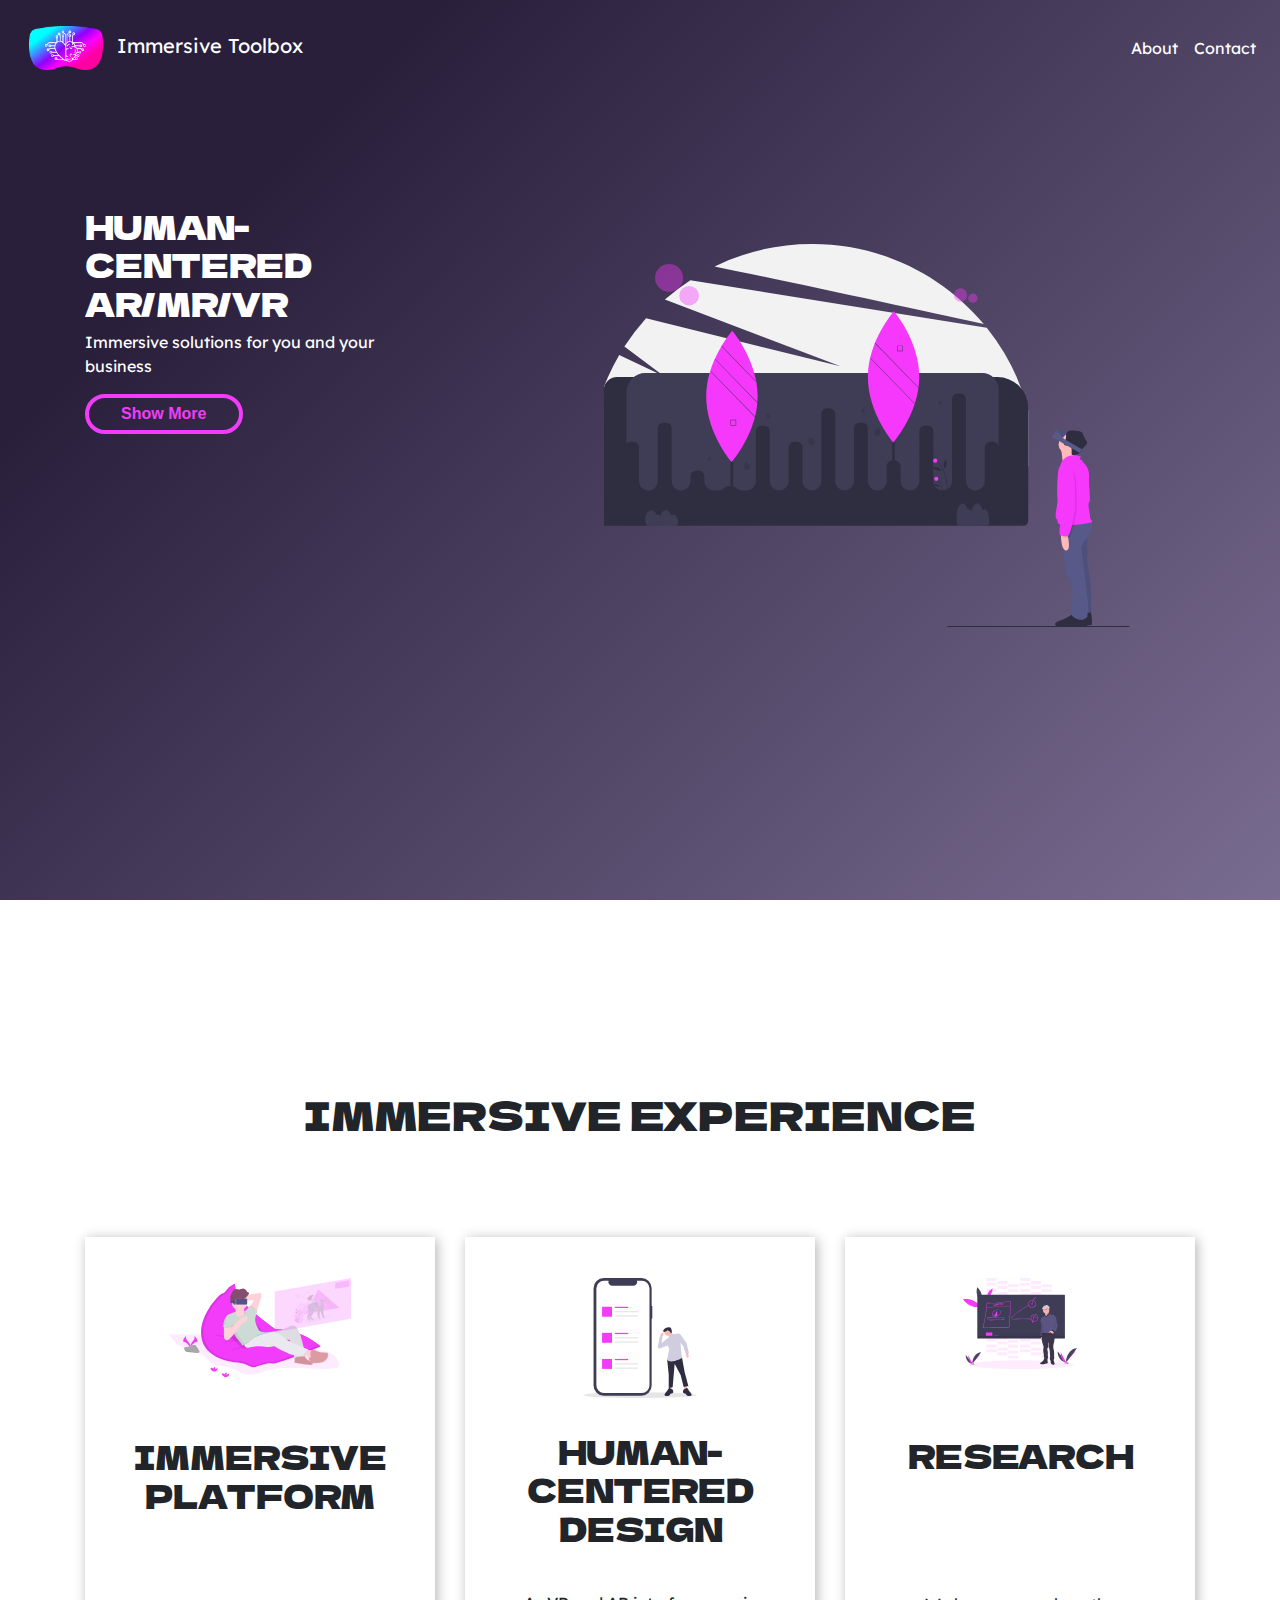
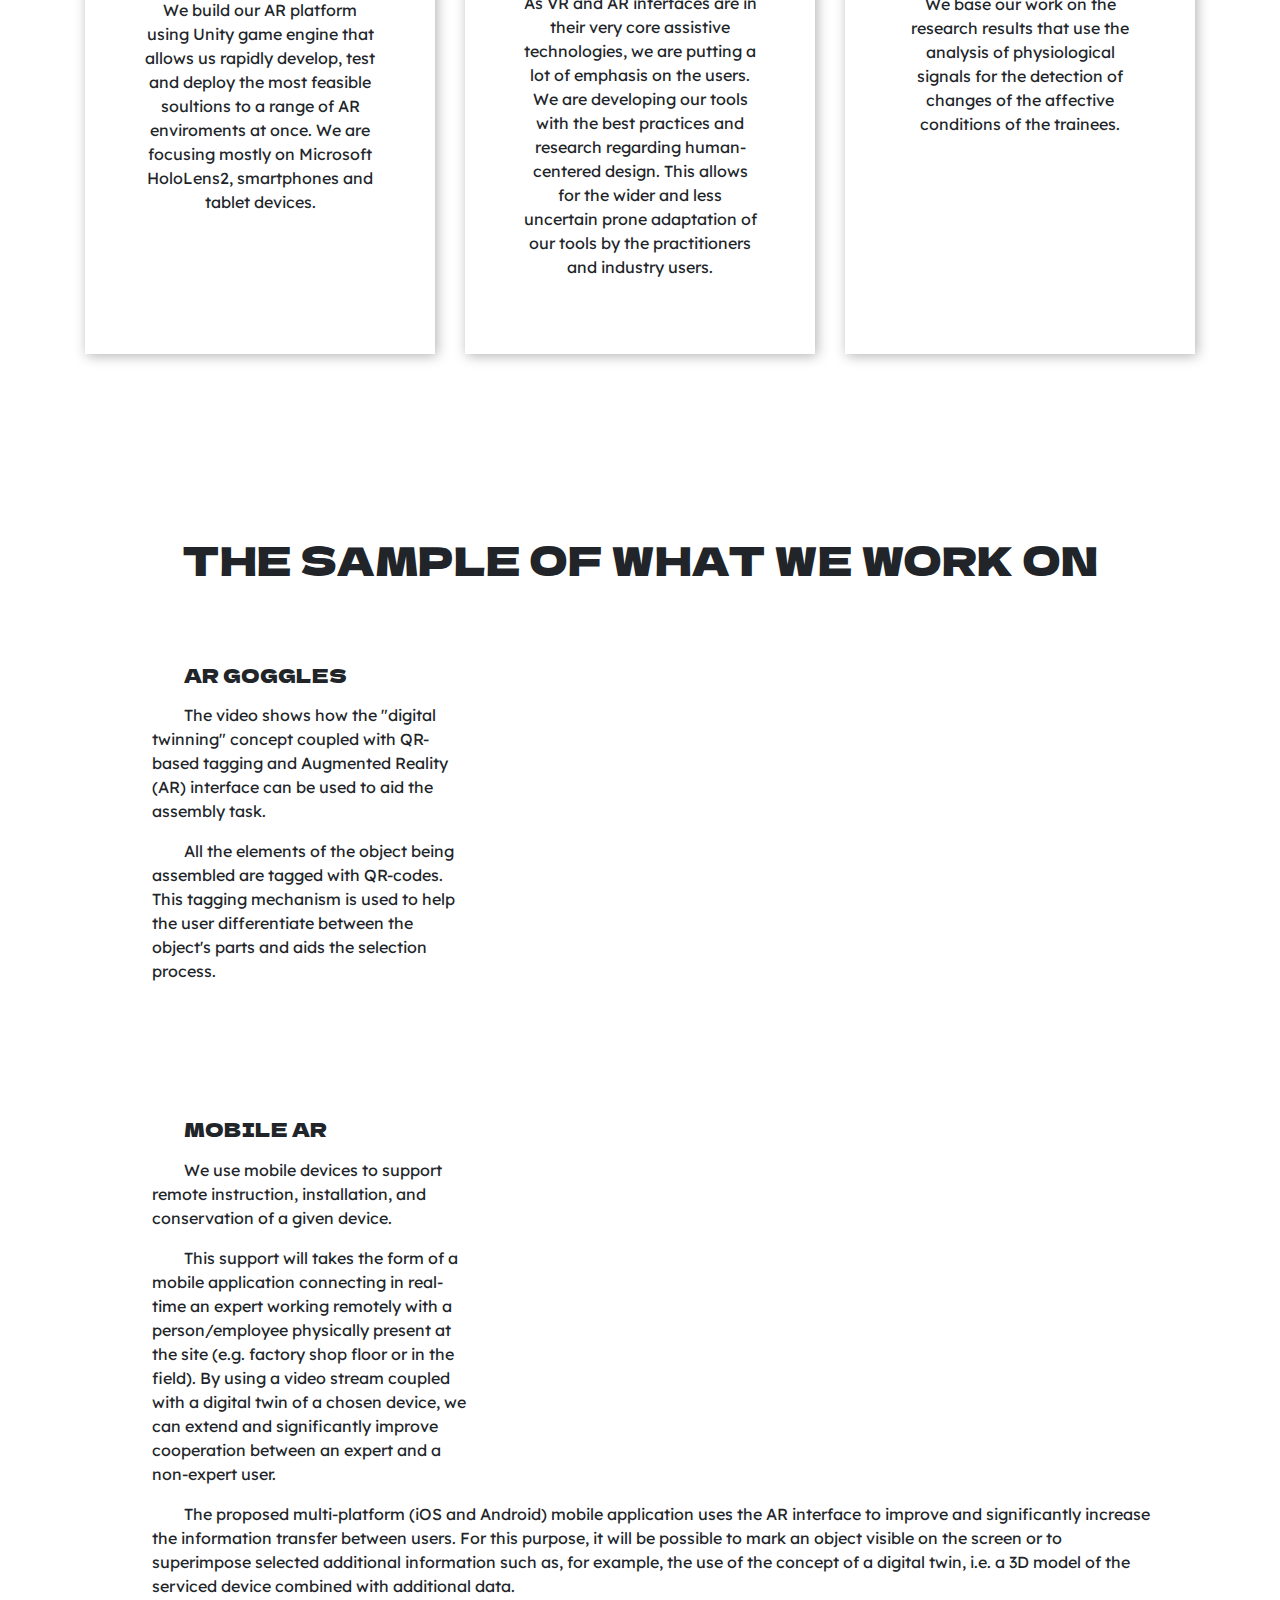
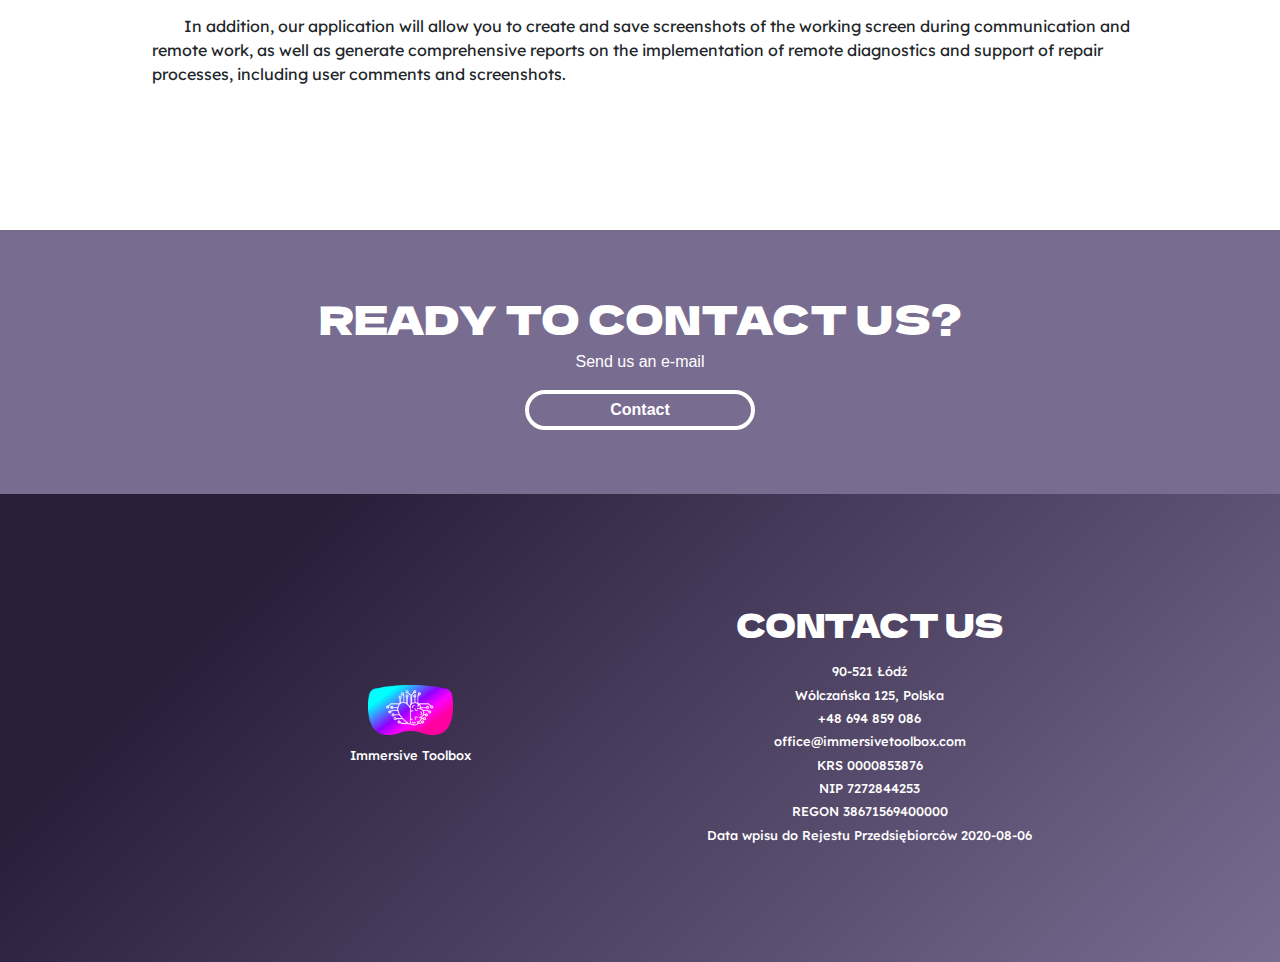
==== index.html @ 0addb745 "initial commit" ====
<!DOCTYPE html>
<html lang="en" dir="ltr">
  <head>
    <meta charset="utf-8">
    <meta name="viewport" content="width=device-width, initial-scale=1">
    <title>Immersive Toolbox | HUMAN-CENTERED AR/MR/VR</title>
    <link rel="stylesheet" type="text/css" href="style/style.css">
    <link rel="icon" type="image/png" sizes="16x16"  href="img\favicon-16x16.png">
    <meta name="msapplication-TileColor" content="#ffffff">
    <meta name="theme-color" content="#ffffff">
    <link href="https://maxcdn.bootstrapcdn.com/bootstrap/4.0.0-alpha.6/css/bootstrap.min.css" rel="stylesheet" />
    <script src="https://code.jquery.com/jquery-3.2.1.slim.min.js" integrity="sha384-KJ3o2DKtIkvYIK3UENzmM7KCkRr/rE9/Qpg6aAZGJwFDMVNA/GpGFF93hXpG5KkN" crossorigin="anonymous"></script>
    <script src="https://cdnjs.cloudflare.com/ajax/libs/popper.js/1.12.9/umd/popper.min.js" integrity="sha384-ApNbgh9B+Y1QKtv3Rn7W3mgPxhU9K/ScQsAP7hUibX39j7fakFPskvXusvfa0b4Q" crossorigin="anonymous"></script>
    <script src="https://maxcdn.bootstrapcdn.com/bootstrap/4.0.0/js/bootstrap.min.js" integrity="sha384-JZR6Spejh4U02d8jOt6vLEHfe/JQGiRRSQQxSfFWpi1MquVdAyjUar5+76PVCmYl" crossorigin="anonymous"></script>
    <link rel="preconnect" href="https://fonts.gstatic.com">
    <link href="https://fonts.googleapis.com/css2?family=Dela+Gothic+One&family=Lexend:wght@500&display=swap" rel="stylesheet">
    <link rel="stylesheet" href="https://maxcdn.bootstrapcdn.com/bootstrap/4.0.0/css/bootstrap.min.css" integrity="sha384-Gn5384xqQ1aoWXA+058RXPxPg6fy4IWvTNh0E263XmFcJlSAwiGgFAW/dAiS6JXm" crossorigin="anonymous">
  </head>
  <body>
    <header>

      <!-- NAVBAR -->
  <nav class="navbar navbar-expand-lg  navbar-dark ml-auto">
    <a class="navbar-brand" href="#"><img class="logo-img" src="img\icon_imtoolbox.png" alt="LOGO">Immersive Toolbox</a>
    <button class="navbar-toggler ml-auto" type="button" data-toggle="collapse" data-target="#navbarSupportedContent" aria-controls="navbarSupportedContent" aria-expanded="false" aria-label="Toggle navigation">
      <span class="navbar-toggler-icon"></span>
    </button>

    <div class="collapse navbar-collapse" id="navbarSupportedContent">
      <ul class="navbar-nav ml-auto justify-content-end">
        <li class="nav-item active">
          <a class="nav-link" href="#about">About<span class="sr-only"></span></a>
        </li>
        <li class="nav-item">
          <a class="nav-link" href="contact.html#contact">Contact</a>
        </li>
      </ul>
    </div>
  </nav>

<div class="container">
  <div class="row header-row">
    <div class="col-lg-4 col-md-12 ">
      <div class="text-header-column">
        <h1>HUMAN-CENTERED AR/MR/VR</h1>
        <p>Immersive solutions for you and your business</p>
        <a href="#about"><button type="button" class="more-info-btn" name="button">Show More</button></a>
      </div>
    </div>
    <div class="col-lg-8 col-md-12">
      <div class="img-header-column">
          <img src="img\undraw_augmented_reality_heuy.svg" alt="ar-img">
      </div>
    </div>
  </div>
  </div>
</header>






<section id="about" class="about">
  <br>
  <h1 class="immersive-experience">IMMERSIVE EXPERIENCE</h1>
  <div class="container experience-container">
    <div class="row row-eq-height  row-flex">
      <div class="col-lg-4 col-md-12 col-sm-12">
        <div class="about-columns immersive-platform">
          <img src="img\undraw_virtual_reality_y5ig.svg" alt="vr-img">
          <h2>IMMERSIVE PLATFORM</h2>
          <p>We build our AR platform using Unity game engine that allows us rapidly develop,
             test and deploy the most feasible soultions to a range of AR enviroments at once. We are focusing mostly on Microsoft HoloLens2,
           smartphones and tablet devices. </p>
        </div>
      </div>
      <div class="col-lg-4 col-md-12 col-sm-12">
        <div class="about-columns ">
          <img src="img\undraw_modern_design_v3wv.svg" alt="design-img">
          <h2>HUMAN-CENTERED DESIGN</h2>
          <p>As VR and AR interfaces are in their very core assistive technologies, we are putting a lot of emphasis on the users.
             We are developing our tools with the best practices and research regarding human-centered design.
            This allows for the wider and less uncertain prone adaptation of our tools by the practitioners and industry users.</p>
        </div>
      </div>
      <div class="col-lg-4 col-md-12 col-sm-12">
        <div class="about-columns research">
          <img src="img\undraw_teaching_f1cm.svg" alt="research-img">
          <h2>RESEARCH</h2>
          <p>We base our work on the research results that use the analysis of physiological signals
               for the detection of changes of the affective conditions of the trainees.</p>
        </div>
      </div>
    </div>
  </div>
</section>
<section class="our-project">
  <br>
  <h1 class="immersive-experience">THE SAMPLE OF WHAT WE WORK ON</h1>
  <div class="container video-container">
    <div class="row videos-row">
      <div class="col-lg-4 col-md-12 col-sm-12 col-xs-12 video-description">
          <h2>AR GOGGLES</h2>
          <p>The video shows how the "digital twinning" concept coupled with QR-based tagging and Augmented Reality (AR) interface can be used to aid the assembly task.  </p>
          <p>All the elements of the object being assembled are tagged with QR-codes. This tagging mechanism is used to help the user differentiate between the object's parts and aids the selection process.</p>
      </div>
      <div class="col-lg-8 col-md-12 col-sm-12 col-xs-12 yt-video-project">
        <div class="video-container">
          <iframe width="560" height="315" src="https://www.youtube.com/embed/2W3gtv_FznE" title="YouTube video player" frameborder="0" allow="accelerometer; autoplay; clipboard-write; encrypted-media; gyroscope; picture-in-picture" allowfullscreen></iframe>
        </div>
      </div>
    </div>
  </div>
  <div class="container">
    <div class="row videos-row">
      <div class="col-lg-4 col-md-12 col-sm-12 col-xs-12 video-description">
          <h2>Mobile AR</h2>
          <p>We use mobile devices to support remote instruction, installation, and conservation of a given device.</p>
          <p>This support will takes the form of a mobile application connecting in real-time an expert working remotely with a person/employee physically present at the site (e.g. factory shop floor or in the field). By using a video stream coupled with a digital twin of a chosen device, we can extend and significantly improve cooperation between an expert and a non-expert user.</p>
      </div>
      <div class="col-lg-8 col-md-12 col-sm-12 col-xs-12 yt-video-project">
        <div class="video-container">
          <iframe width="560" height="315" src="https://www.youtube.com/embed/TprvKPtTz-o" title="YouTube video player" frameborder="0" allow="accelerometer; autoplay; clipboard-write; encrypted-media; gyroscope; picture-in-picture" allowfullscreen></iframe>
        </div>
      </div>
      <div class="col-lg-12 video-description  videos-row">
        <p class="video-two-description">The proposed multi-platform (iOS and Android) mobile application uses the AR interface to improve and significantly increase the information transfer between users. For this purpose, it will be possible to mark an object visible on the screen or to superimpose selected additional information such as, for example, the use of the concept of a digital twin, i.e. a 3D model of the serviced device combined with additional data.</p>
        <p>In addition, our application will allow you to create and save screenshots of the working screen during communication and remote work, as well as generate comprehensive reports on the implementation of remote diagnostics and support of repair processes, including user comments and screenshots.</p>
      </div>
    </div>
  </div>
</section>


<section class="contact-section">
  <h1>READY TO CONTACT US?</h1>
  <p>Send us an e-mail</p>
  <a href="contact.html#contact"><button type="button" class="contact-btn" name="button">Contact</button></a>
  
</section>


<footer>
  <div class="container">
    <div class="row footer-row">
      <div class="col-md-6 col-sm-12 footer-logo">
        <img src="img\icon_imtoolbox.png" alt="logo-immersive-toolbox">
        <h4>Immersive Toolbox</h4>
      </div>
      <div class="col-md-6 col-sm-12 footer-contact">
        <h2 class="immersive-experience">CONTACT US</h2>
        <h4>90-521 Łódź</h4>
        <h4>Wólczańska 125, Polska</h4>
        <h4>+48 694 859 086</h4>
        <h4>office@immersivetoolbox.com</h4>
        <h4>KRS 0000853876</h4>
        <h4>NIP 7272844253</h4>
        <h4>REGON 38671569400000</h4>
        <h4>Data wpisu do Rejestu Przedsiębiorców 2020-08-06</h4>
      </div>
    </div>
  </div>

</footer>

  </body>
</html>
---- style/style.css ----
html{
  scroll-behavior: smooth;
}
*{
  box-sizing: border-box;
}

body{
  background-color: #f6f5f5;
  margin: 0px;
  padding: 0px;
}

ul{
  list-style: none;
}
a{
  text-decoration: none;
}

h1{
  font-family: 'Dela Gothic One', Helvetica, sans-serif;
  color: white;
}
.row {
  margin-left: 0px;
  margin-right: 0px;
}


/* HEADER */
header{
  min-height: 100vh;
  width: 100%;
  background: linear-gradient(135deg, #291f3b 20%, #796c91 100%);
  background-color: #221f3b;
  background-color: #796c91;
  position: relative;
  margin-bottom: 10%;
}
/* navbar */
.navbar {
   background-color: transparent !important;
   background: transparent !important;
   border-color: transparent !important;
}
.logo-img{
  width: 15%;
  padding: 2%;
}
.nav-link {
  color: white !important;
  font-family: 'Lexend', sans-serif;
}
.navbar-brand{
    color: white !important;
    font-family: 'Lexend', sans-serif;
}
.navbar-toggler{
  align-items: right;
}
/* title first page img */
.header-row{
  margin-top: 10%;
}

.img-header-column{
  align-self: center;
  text-align: center;
  margin-top: 5%;
  margin-left: 10%;
  width: 90%;
}
.img-header-column img{
  width: 80%;
  transform: scaleX(-1);
}

.text-header-column{
  color: #FFFFFF;
  margin-right: 10%;
}
.text-header-column h1{
  font-family: 'Dela Gothic One', Helvetica, sans-serif;
  font-size: 2rem;
}
.text-header-column p{
  font-family: 'Lexend', sans-serif;
}
.more-info-btn{
  width: 50%;
  height: 40px;
  background: none;
  border: 4px solid;
  color: #f23cfa;
  font-weight: 700;
  cursor: pointer;
  font-size: 16px;
  border-radius: 20px;
}

/* ABOUT US */

.about{
  min-height: 50vh;
  margin-bottom: 5%;
}
.about h1{
  text-align: center;
  font-family: 'Dela Gothic One', Helvetica, sans-serif;
  margin-top: 3%;
}

.about h2{
  text-align: center;
  font-family: 'Dela Gothic One', Helvetica, sans-serif;
  margin-bottom: 3%;
}
.about p{
    text-align: center;
    font-family: 'Lexend', sans-serif;
    padding: 0 15%;
    padding-top: 10%;
}
.about-columns{
  margin-top: 10%;
  margin-bottom:5%;
  box-shadow: 2px 2px 12px rgba(0, 0, 0, 0.3);
  align-self: center;
  text-align: center;
  height: 100%;
  padding: 20px 20px 10px;
  padding: 2%;
}
.about-columns img{
  width: 40%;
  padding: 10% 3%;
}
.experience-container{
  margin-top: 5%;
}

/* immersive platform card */
.immersive-platform img{
  margin-bottom: 8%;
  width: 60%;
}
.immersive-platform p{
  margin-top: 15%;
}
/* research card */
.research img{
  margin-bottom: 10%;
}
.research p{
  margin-top: 25%;
}
.row-flex {
  display: flex;
  flex-wrap: wrap;
}




/* OUR WORK */

.our-project{
  margin-top: 15%;
}

.our-project h1{
  text-align: center;
  font-family: 'Dela Gothic One', Helvetica, sans-serif;
  margin-bottom: 5%;
}
.video-container{
  margin: 5% 0;
}
.video-description h2{
  font-family: 'Dela Gothic One', Helvetica, sans-serif;
  margin: 5% 0;
  text-transform: uppercase;
  font-size: 1.2rem;
}
.video-description p{
  font-family: 'Lexend', sans-serif;
  padding-right: 3%;
}
div.video-description{
  text-indent: 2em;
}

.videos-row{
  padding-left: 5%;
}


/* CONTACT */
.contact-section{
    width: 100%;
    min-height: 15vh;
    background-color: #796c91;
    color: white;
    text-align: center;
    padding: 5%;
    margin-top: 10%;
}
.contact-section h1{
  font-family: 'Dela Gothic One', Helvetica, sans-serif;

}
.contact-btn{
  width: 20%;
  height: 40px;
  background: none;
  border: 4px solid;
  color: white;
  font-weight: 700;
  cursor: pointer;
  font-size: 16px;
  border-radius: 20px;
}


/* CONTACT PAGE */

#contact{
  min-height: 70vh;
  margin-bottom: 5%;
}
#contact h1{
  text-align: center;
  font-family: 'Dela Gothic One', Helvetica, sans-serif;


}
#contact p{
  margin-bottom: 5%;
  font-family: 'Lexend', sans-serif;
  text-align: center;
}

.contact-img img{
  width: 60%;
}

label{
  font-family: 'Lexend', sans-serif;
}
.submin-button{
  color: #f23cfa;
}



/* FOOTER */
footer{
  min-height: 20vh;
  background: linear-gradient(135deg, #291f3b 20%, #796c91 100%);
  background-color: #221f3b;
  background-color: #796c91;
  color: white;
  align-items: center;
}
footer img{
  width: 20%;
  padding-bottom: 3%;
}

.footer-row{
  padding: 10%;
}
.footer-row h4{
  font-family: 'Lexend', sans-serif;
  font-size: 0.8rem;
}
.footer-contact{
  align-self: center;
  text-align: center;
}
.footer-logo{
  align-self: center;
  text-align: center;
}
.footer-contact h2{
  margin-bottom: 5%;
  font-family: 'Dela Gothic One', Helvetica, sans-serif;
}
.footer-contact h4{
  font-family: 'Lexend', sans-serif;
}
/* 
MOBILE SETTINGS */

@media (max-width: 720px){

  /* FIRST PAGE */
  .img-header-column{
    margin-top: 20%;
    margin-left: 10%;
  }

  /* CARDS AND ABOUT SECTION */
  .about{
    margin-top: 20%;
  }
  .immersive-experience{
    font-size: 1.8rem;
  }

  .research p{
    margin-top: 5%;
  }
  .about-columns h2{
    font-size: 1.8rem;
  }
  .row-flex div{
    margin-bottom: 5%;
  }

  /* YT VIDEOS */
  iframe{
    width: 100%;
  }

  .video-description{
    width: 100%;
    align-items: center;
    align-content: center;
  }
  .video-description h2{
   text-align: center;
   padding-right: 10%;
  }
  .video-description p{
    text-align: center;
   } 

  .video-container {
      overflow: hidden;
      position: relative;
      width:100%;
      margin-bottom: 10%;
  }
  .video-two-description{
    margin-bottom: 15%;
  }

  .contact-btn{
    width:40%;
    margin-bottom: 8%;
  }
  /* headers (IMMERSIVE EXPERIENCE AND WHAT WE WORK ON */
  .immersive-experience{
    margin-bottom: 10%;
  }
 
  /* btn contact side */
  .btn-container{
    text-align: center;
  }

  .contact-section h1{
    font-size: 1.8rem;
  }
  
  .contact-img img{
    margin: 8%;
  }
  .contact-img{
    margin-left: auto;
    margin-right: auto;
  }
}

@media (min-width: 720px){
  .videos-row{
    padding-left: 6%;
  }

}

/* TABLET SETTINGS */
@media screen and (max-width: 900px) and (min-width: 720px) {
  .img-header-column{
    margin-left: 10%;
    margin-top: 20%;
    margin-bottom: 10%;
  }
  .research p{
    padding: 5% 10%;
    margin: 0;
  }
  .immersive-experience{
    padding: 0 5%;
  }
}
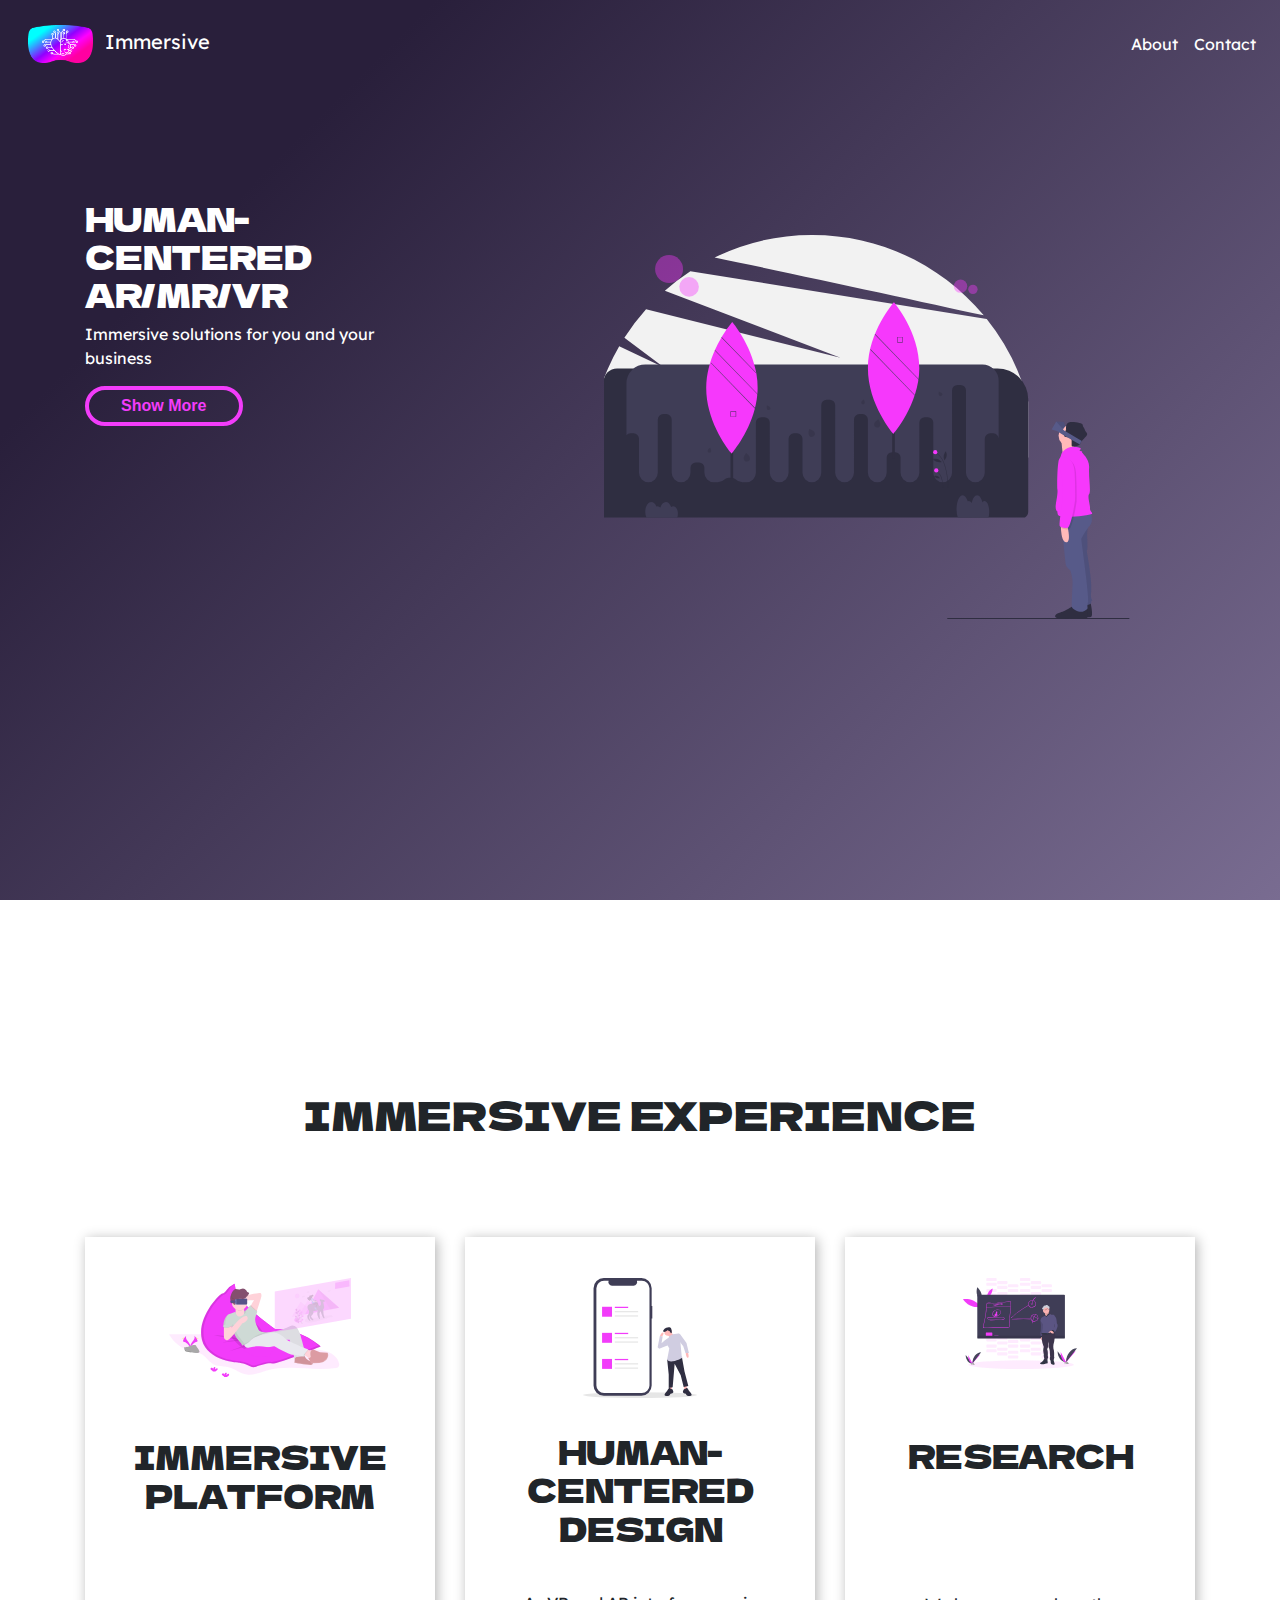
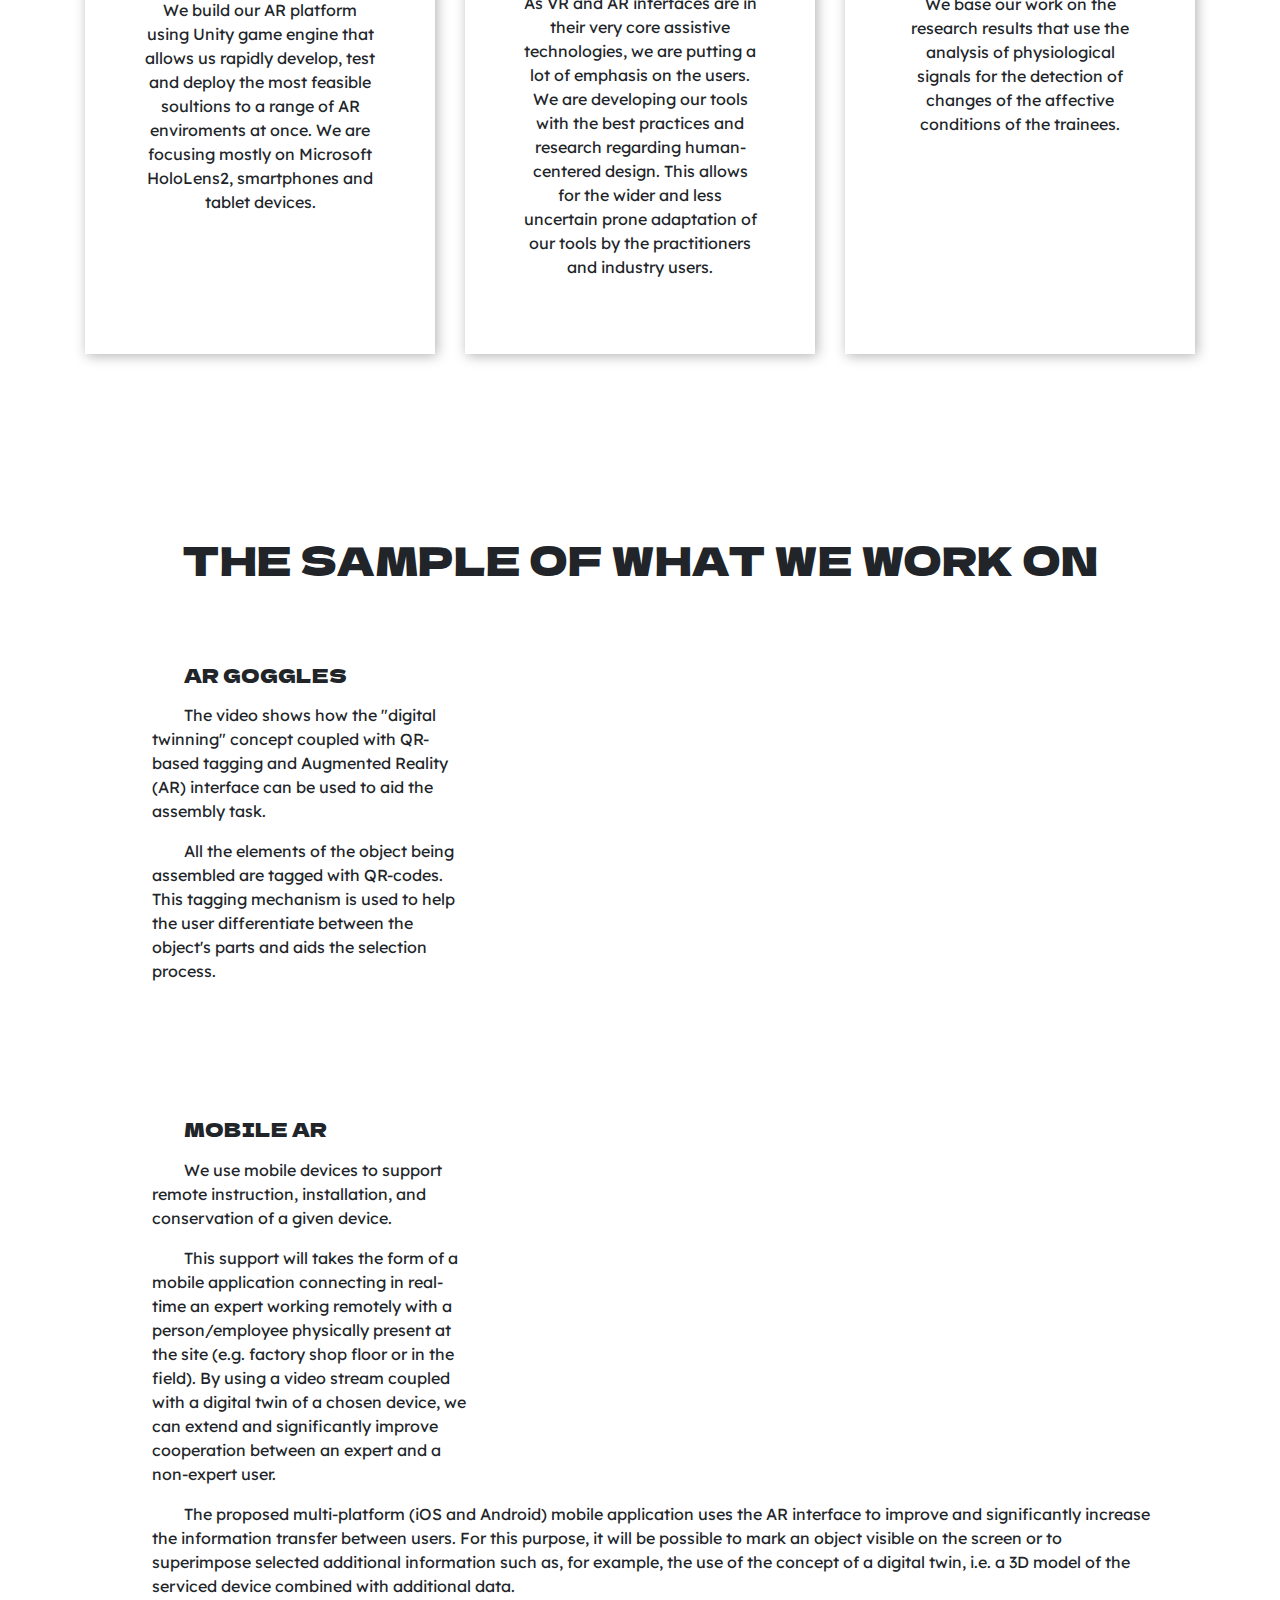
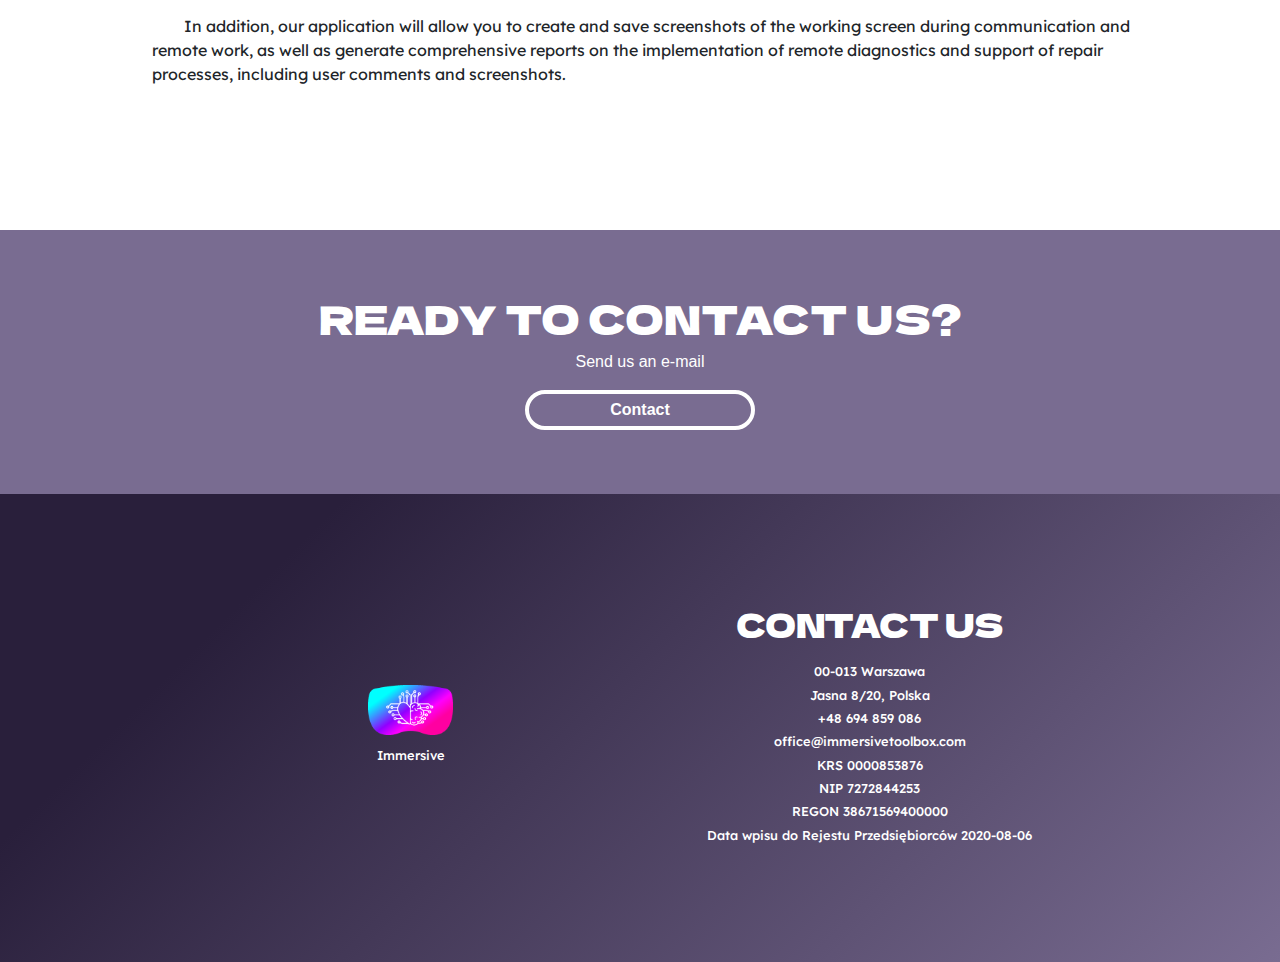
==== commit 679a4337: "feat: implement requested changes to name and address" ====
--- a/index.html
+++ b/index.html
@@ -1,168 +1,269 @@
 <!DOCTYPE html>
 <html lang="en" dir="ltr">
   <head>
-    <meta charset="utf-8">
-    <meta name="viewport" content="width=device-width, initial-scale=1">
+    <meta charset="utf-8" />
+    <meta name="viewport" content="width=device-width, initial-scale=1" />
     <title>Immersive Toolbox | HUMAN-CENTERED AR/MR/VR</title>
-    <link rel="stylesheet" type="text/css" href="style/style.css">
-    <link rel="icon" type="image/png" sizes="16x16"  href="img\favicon-16x16.png">
-    <meta name="msapplication-TileColor" content="#ffffff">
-    <meta name="theme-color" content="#ffffff">
-    <link href="https://maxcdn.bootstrapcdn.com/bootstrap/4.0.0-alpha.6/css/bootstrap.min.css" rel="stylesheet" />
-    <script src="https://code.jquery.com/jquery-3.2.1.slim.min.js" integrity="sha384-KJ3o2DKtIkvYIK3UENzmM7KCkRr/rE9/Qpg6aAZGJwFDMVNA/GpGFF93hXpG5KkN" crossorigin="anonymous"></script>
-    <script src="https://cdnjs.cloudflare.com/ajax/libs/popper.js/1.12.9/umd/popper.min.js" integrity="sha384-ApNbgh9B+Y1QKtv3Rn7W3mgPxhU9K/ScQsAP7hUibX39j7fakFPskvXusvfa0b4Q" crossorigin="anonymous"></script>
-    <script src="https://maxcdn.bootstrapcdn.com/bootstrap/4.0.0/js/bootstrap.min.js" integrity="sha384-JZR6Spejh4U02d8jOt6vLEHfe/JQGiRRSQQxSfFWpi1MquVdAyjUar5+76PVCmYl" crossorigin="anonymous"></script>
-    <link rel="preconnect" href="https://fonts.gstatic.com">
-    <link href="https://fonts.googleapis.com/css2?family=Dela+Gothic+One&family=Lexend:wght@500&display=swap" rel="stylesheet">
-    <link rel="stylesheet" href="https://maxcdn.bootstrapcdn.com/bootstrap/4.0.0/css/bootstrap.min.css" integrity="sha384-Gn5384xqQ1aoWXA+058RXPxPg6fy4IWvTNh0E263XmFcJlSAwiGgFAW/dAiS6JXm" crossorigin="anonymous">
+    <link rel="stylesheet" type="text/css" href="style/style.css" />
+    <link
+      rel="icon"
+      type="image/png"
+      sizes="16x16"
+      href="img\favicon-16x16.png"
+    />
+    <meta name="msapplication-TileColor" content="#ffffff" />
+    <meta name="theme-color" content="#ffffff" />
+    <link
+      href="https://maxcdn.bootstrapcdn.com/bootstrap/4.0.0-alpha.6/css/bootstrap.min.css"
+      rel="stylesheet"
+    />
+    <script
+      src="https://code.jquery.com/jquery-3.2.1.slim.min.js"
+      integrity="sha384-KJ3o2DKtIkvYIK3UENzmM7KCkRr/rE9/Qpg6aAZGJwFDMVNA/GpGFF93hXpG5KkN"
+      crossorigin="anonymous"
+    ></script>
+    <script
+      src="https://cdnjs.cloudflare.com/ajax/libs/popper.js/1.12.9/umd/popper.min.js"
+      integrity="sha384-ApNbgh9B+Y1QKtv3Rn7W3mgPxhU9K/ScQsAP7hUibX39j7fakFPskvXusvfa0b4Q"
+      crossorigin="anonymous"
+    ></script>
+    <script
+      src="https://maxcdn.bootstrapcdn.com/bootstrap/4.0.0/js/bootstrap.min.js"
+      integrity="sha384-JZR6Spejh4U02d8jOt6vLEHfe/JQGiRRSQQxSfFWpi1MquVdAyjUar5+76PVCmYl"
+      crossorigin="anonymous"
+    ></script>
+    <link rel="preconnect" href="https://fonts.gstatic.com" />
+    <link
+      href="https://fonts.googleapis.com/css2?family=Dela+Gothic+One&family=Lexend:wght@500&display=swap"
+      rel="stylesheet"
+    />
+    <link
+      rel="stylesheet"
+      href="https://maxcdn.bootstrapcdn.com/bootstrap/4.0.0/css/bootstrap.min.css"
+      integrity="sha384-Gn5384xqQ1aoWXA+058RXPxPg6fy4IWvTNh0E263XmFcJlSAwiGgFAW/dAiS6JXm"
+      crossorigin="anonymous"
+    />
   </head>
   <body>
     <header>
-
       <!-- NAVBAR -->
-  <nav class="navbar navbar-expand-lg  navbar-dark ml-auto">
-    <a class="navbar-brand" href="#"><img class="logo-img" src="img\icon_imtoolbox.png" alt="LOGO">Immersive Toolbox</a>
-    <button class="navbar-toggler ml-auto" type="button" data-toggle="collapse" data-target="#navbarSupportedContent" aria-controls="navbarSupportedContent" aria-expanded="false" aria-label="Toggle navigation">
-      <span class="navbar-toggler-icon"></span>
-    </button>
-
-    <div class="collapse navbar-collapse" id="navbarSupportedContent">
-      <ul class="navbar-nav ml-auto justify-content-end">
-        <li class="nav-item active">
-          <a class="nav-link" href="#about">About<span class="sr-only"></span></a>
-        </li>
-        <li class="nav-item">
-          <a class="nav-link" href="contact.html#contact">Contact</a>
-        </li>
-      </ul>
-    </div>
-  </nav>
-
-<div class="container">
-  <div class="row header-row">
-    <div class="col-lg-4 col-md-12 ">
-      <div class="text-header-column">
-        <h1>HUMAN-CENTERED AR/MR/VR</h1>
-        <p>Immersive solutions for you and your business</p>
-        <a href="#about"><button type="button" class="more-info-btn" name="button">Show More</button></a>
-      </div>
-    </div>
-    <div class="col-lg-8 col-md-12">
-      <div class="img-header-column">
-          <img src="img\undraw_augmented_reality_heuy.svg" alt="ar-img">
-      </div>
-    </div>
-  </div>
-  </div>
-</header>
-
-
-
-
-
-
-<section id="about" class="about">
-  <br>
-  <h1 class="immersive-experience">IMMERSIVE EXPERIENCE</h1>
-  <div class="container experience-container">
-    <div class="row row-eq-height  row-flex">
-      <div class="col-lg-4 col-md-12 col-sm-12">
-        <div class="about-columns immersive-platform">
-          <img src="img\undraw_virtual_reality_y5ig.svg" alt="vr-img">
-          <h2>IMMERSIVE PLATFORM</h2>
-          <p>We build our AR platform using Unity game engine that allows us rapidly develop,
-             test and deploy the most feasible soultions to a range of AR enviroments at once. We are focusing mostly on Microsoft HoloLens2,
-           smartphones and tablet devices. </p>
-        </div>
-      </div>
-      <div class="col-lg-4 col-md-12 col-sm-12">
-        <div class="about-columns ">
-          <img src="img\undraw_modern_design_v3wv.svg" alt="design-img">
-          <h2>HUMAN-CENTERED DESIGN</h2>
-          <p>As VR and AR interfaces are in their very core assistive technologies, we are putting a lot of emphasis on the users.
-             We are developing our tools with the best practices and research regarding human-centered design.
-            This allows for the wider and less uncertain prone adaptation of our tools by the practitioners and industry users.</p>
-        </div>
-      </div>
-      <div class="col-lg-4 col-md-12 col-sm-12">
-        <div class="about-columns research">
-          <img src="img\undraw_teaching_f1cm.svg" alt="research-img">
-          <h2>RESEARCH</h2>
-          <p>We base our work on the research results that use the analysis of physiological signals
-               for the detection of changes of the affective conditions of the trainees.</p>
-        </div>
-      </div>
-    </div>
-  </div>
-</section>
-<section class="our-project">
-  <br>
-  <h1 class="immersive-experience">THE SAMPLE OF WHAT WE WORK ON</h1>
-  <div class="container video-container">
-    <div class="row videos-row">
-      <div class="col-lg-4 col-md-12 col-sm-12 col-xs-12 video-description">
-          <h2>AR GOGGLES</h2>
-          <p>The video shows how the "digital twinning" concept coupled with QR-based tagging and Augmented Reality (AR) interface can be used to aid the assembly task.  </p>
-          <p>All the elements of the object being assembled are tagged with QR-codes. This tagging mechanism is used to help the user differentiate between the object's parts and aids the selection process.</p>
-      </div>
-      <div class="col-lg-8 col-md-12 col-sm-12 col-xs-12 yt-video-project">
-        <div class="video-container">
-          <iframe width="560" height="315" src="https://www.youtube.com/embed/2W3gtv_FznE" title="YouTube video player" frameborder="0" allow="accelerometer; autoplay; clipboard-write; encrypted-media; gyroscope; picture-in-picture" allowfullscreen></iframe>
-        </div>
-      </div>
-    </div>
-  </div>
-  <div class="container">
-    <div class="row videos-row">
-      <div class="col-lg-4 col-md-12 col-sm-12 col-xs-12 video-description">
-          <h2>Mobile AR</h2>
-          <p>We use mobile devices to support remote instruction, installation, and conservation of a given device.</p>
-          <p>This support will takes the form of a mobile application connecting in real-time an expert working remotely with a person/employee physically present at the site (e.g. factory shop floor or in the field). By using a video stream coupled with a digital twin of a chosen device, we can extend and significantly improve cooperation between an expert and a non-expert user.</p>
-      </div>
-      <div class="col-lg-8 col-md-12 col-sm-12 col-xs-12 yt-video-project">
-        <div class="video-container">
-          <iframe width="560" height="315" src="https://www.youtube.com/embed/TprvKPtTz-o" title="YouTube video player" frameborder="0" allow="accelerometer; autoplay; clipboard-write; encrypted-media; gyroscope; picture-in-picture" allowfullscreen></iframe>
-        </div>
-      </div>
-      <div class="col-lg-12 video-description  videos-row">
-        <p class="video-two-description">The proposed multi-platform (iOS and Android) mobile application uses the AR interface to improve and significantly increase the information transfer between users. For this purpose, it will be possible to mark an object visible on the screen or to superimpose selected additional information such as, for example, the use of the concept of a digital twin, i.e. a 3D model of the serviced device combined with additional data.</p>
-        <p>In addition, our application will allow you to create and save screenshots of the working screen during communication and remote work, as well as generate comprehensive reports on the implementation of remote diagnostics and support of repair processes, including user comments and screenshots.</p>
-      </div>
-    </div>
-  </div>
-</section>
-
-
-<section class="contact-section">
-  <h1>READY TO CONTACT US?</h1>
-  <p>Send us an e-mail</p>
-  <a href="contact.html#contact"><button type="button" class="contact-btn" name="button">Contact</button></a>
-  
-</section>
-
-
-<footer>
-  <div class="container">
-    <div class="row footer-row">
-      <div class="col-md-6 col-sm-12 footer-logo">
-        <img src="img\icon_imtoolbox.png" alt="logo-immersive-toolbox">
-        <h4>Immersive Toolbox</h4>
-      </div>
-      <div class="col-md-6 col-sm-12 footer-contact">
-        <h2 class="immersive-experience">CONTACT US</h2>
-        <h4>90-521 Łódź</h4>
-        <h4>Wólczańska 125, Polska</h4>
-        <h4>+48 694 859 086</h4>
-        <h4>office@immersivetoolbox.com</h4>
-        <h4>KRS 0000853876</h4>
-        <h4>NIP 7272844253</h4>
-        <h4>REGON 38671569400000</h4>
-        <h4>Data wpisu do Rejestu Przedsiębiorców 2020-08-06</h4>
-      </div>
-    </div>
-  </div>
-
-</footer>
-
+      <nav class="navbar navbar-expand-lg navbar-dark ml-auto">
+        <a class="navbar-brand" href="#"
+          ><img
+            class="logo-img"
+            src="img\icon_imtoolbox.png"
+            alt="LOGO"
+          />Immersive</a
+        >
+        <button
+          class="navbar-toggler ml-auto"
+          type="button"
+          data-toggle="collapse"
+          data-target="#navbarSupportedContent"
+          aria-controls="navbarSupportedContent"
+          aria-expanded="false"
+          aria-label="Toggle navigation"
+        >
+          <span class="navbar-toggler-icon"></span>
+        </button>
+
+        <div class="collapse navbar-collapse" id="navbarSupportedContent">
+          <ul class="navbar-nav ml-auto justify-content-end">
+            <li class="nav-item active">
+              <a class="nav-link" href="#about"
+                >About<span class="sr-only"></span
+              ></a>
+            </li>
+            <li class="nav-item">
+              <a class="nav-link" href="contact.html#contact">Contact</a>
+            </li>
+          </ul>
+        </div>
+      </nav>
+
+      <div class="container">
+        <div class="row header-row">
+          <div class="col-lg-4 col-md-12">
+            <div class="text-header-column">
+              <h1>HUMAN-CENTERED AR/MR/VR</h1>
+              <p>Immersive solutions for you and your business</p>
+              <a href="#about"
+                ><button type="button" class="more-info-btn" name="button">
+                  Show More
+                </button></a
+              >
+            </div>
+          </div>
+          <div class="col-lg-8 col-md-12">
+            <div class="img-header-column">
+              <img src="img\undraw_augmented_reality_heuy.svg" alt="ar-img" />
+            </div>
+          </div>
+        </div>
+      </div>
+    </header>
+
+    <section id="about" class="about">
+      <br />
+      <h1 class="immersive-experience">IMMERSIVE EXPERIENCE</h1>
+      <div class="container experience-container">
+        <div class="row row-eq-height row-flex">
+          <div class="col-lg-4 col-md-12 col-sm-12">
+            <div class="about-columns immersive-platform">
+              <img src="img\undraw_virtual_reality_y5ig.svg" alt="vr-img" />
+              <h2>IMMERSIVE PLATFORM</h2>
+              <p>
+                We build our AR platform using Unity game engine that allows us
+                rapidly develop, test and deploy the most feasible soultions to
+                a range of AR enviroments at once. We are focusing mostly on
+                Microsoft HoloLens2, smartphones and tablet devices.
+              </p>
+            </div>
+          </div>
+          <div class="col-lg-4 col-md-12 col-sm-12">
+            <div class="about-columns">
+              <img src="img\undraw_modern_design_v3wv.svg" alt="design-img" />
+              <h2>HUMAN-CENTERED DESIGN</h2>
+              <p>
+                As VR and AR interfaces are in their very core assistive
+                technologies, we are putting a lot of emphasis on the users. We
+                are developing our tools with the best practices and research
+                regarding human-centered design. This allows for the wider and
+                less uncertain prone adaptation of our tools by the
+                practitioners and industry users.
+              </p>
+            </div>
+          </div>
+          <div class="col-lg-4 col-md-12 col-sm-12">
+            <div class="about-columns research">
+              <img src="img\undraw_teaching_f1cm.svg" alt="research-img" />
+              <h2>RESEARCH</h2>
+              <p>
+                We base our work on the research results that use the analysis
+                of physiological signals for the detection of changes of the
+                affective conditions of the trainees.
+              </p>
+            </div>
+          </div>
+        </div>
+      </div>
+    </section>
+    <section class="our-project">
+      <br />
+      <h1 class="immersive-experience">THE SAMPLE OF WHAT WE WORK ON</h1>
+      <div class="container video-container">
+        <div class="row videos-row">
+          <div class="col-lg-4 col-md-12 col-sm-12 col-xs-12 video-description">
+            <h2>AR GOGGLES</h2>
+            <p>
+              The video shows how the "digital twinning" concept coupled with
+              QR-based tagging and Augmented Reality (AR) interface can be used
+              to aid the assembly task.
+            </p>
+            <p>
+              All the elements of the object being assembled are tagged with
+              QR-codes. This tagging mechanism is used to help the user
+              differentiate between the object's parts and aids the selection
+              process.
+            </p>
+          </div>
+          <div class="col-lg-8 col-md-12 col-sm-12 col-xs-12 yt-video-project">
+            <div class="video-container">
+              <iframe
+                width="560"
+                height="315"
+                src="https://www.youtube.com/embed/2W3gtv_FznE"
+                title="YouTube video player"
+                frameborder="0"
+                allow="accelerometer; autoplay; clipboard-write; encrypted-media; gyroscope; picture-in-picture"
+                allowfullscreen
+              ></iframe>
+            </div>
+          </div>
+        </div>
+      </div>
+      <div class="container">
+        <div class="row videos-row">
+          <div class="col-lg-4 col-md-12 col-sm-12 col-xs-12 video-description">
+            <h2>Mobile AR</h2>
+            <p>
+              We use mobile devices to support remote instruction, installation,
+              and conservation of a given device.
+            </p>
+            <p>
+              This support will takes the form of a mobile application
+              connecting in real-time an expert working remotely with a
+              person/employee physically present at the site (e.g. factory shop
+              floor or in the field). By using a video stream coupled with a
+              digital twin of a chosen device, we can extend and significantly
+              improve cooperation between an expert and a non-expert user.
+            </p>
+          </div>
+          <div class="col-lg-8 col-md-12 col-sm-12 col-xs-12 yt-video-project">
+            <div class="video-container">
+              <iframe
+                width="560"
+                height="315"
+                src="https://www.youtube.com/embed/TprvKPtTz-o"
+                title="YouTube video player"
+                frameborder="0"
+                allow="accelerometer; autoplay; clipboard-write; encrypted-media; gyroscope; picture-in-picture"
+                allowfullscreen
+              ></iframe>
+            </div>
+          </div>
+          <div class="col-lg-12 video-description videos-row">
+            <p class="video-two-description">
+              The proposed multi-platform (iOS and Android) mobile application
+              uses the AR interface to improve and significantly increase the
+              information transfer between users. For this purpose, it will be
+              possible to mark an object visible on the screen or to superimpose
+              selected additional information such as, for example, the use of
+              the concept of a digital twin, i.e. a 3D model of the serviced
+              device combined with additional data.
+            </p>
+            <p>
+              In addition, our application will allow you to create and save
+              screenshots of the working screen during communication and remote
+              work, as well as generate comprehensive reports on the
+              implementation of remote diagnostics and support of repair
+              processes, including user comments and screenshots.
+            </p>
+          </div>
+        </div>
+      </div>
+    </section>
+
+    <section class="contact-section">
+      <h1>READY TO CONTACT US?</h1>
+      <p>Send us an e-mail</p>
+      <a href="contact.html#contact"
+        ><button type="button" class="contact-btn" name="button">
+          Contact
+        </button></a
+      >
+    </section>
+
+    <footer>
+      <div class="container">
+        <div class="row footer-row">
+          <div class="col-md-6 col-sm-12 footer-logo">
+            <img src="img\icon_imtoolbox.png" alt="logo-immersive-toolbox" />
+            <h4>Immersive</h4>
+          </div>
+          <div class="col-md-6 col-sm-12 footer-contact">
+            <h2 class="immersive-experience">CONTACT US</h2>
+            <h4>00-013 Warszawa</h4>
+            <h4>Jasna 8/20, Polska</h4>
+            <h4>+48 694 859 086</h4>
+            <h4>office@immersivetoolbox.com</h4>
+            <h4>KRS 0000853876</h4>
+            <h4>NIP 7272844253</h4>
+            <h4>REGON 38671569400000</h4>
+            <h4>Data wpisu do Rejestu Przedsiębiorców 2020-08-06</h4>
+          </div>
+        </div>
+      </div>
+    </footer>
   </body>
 </html>
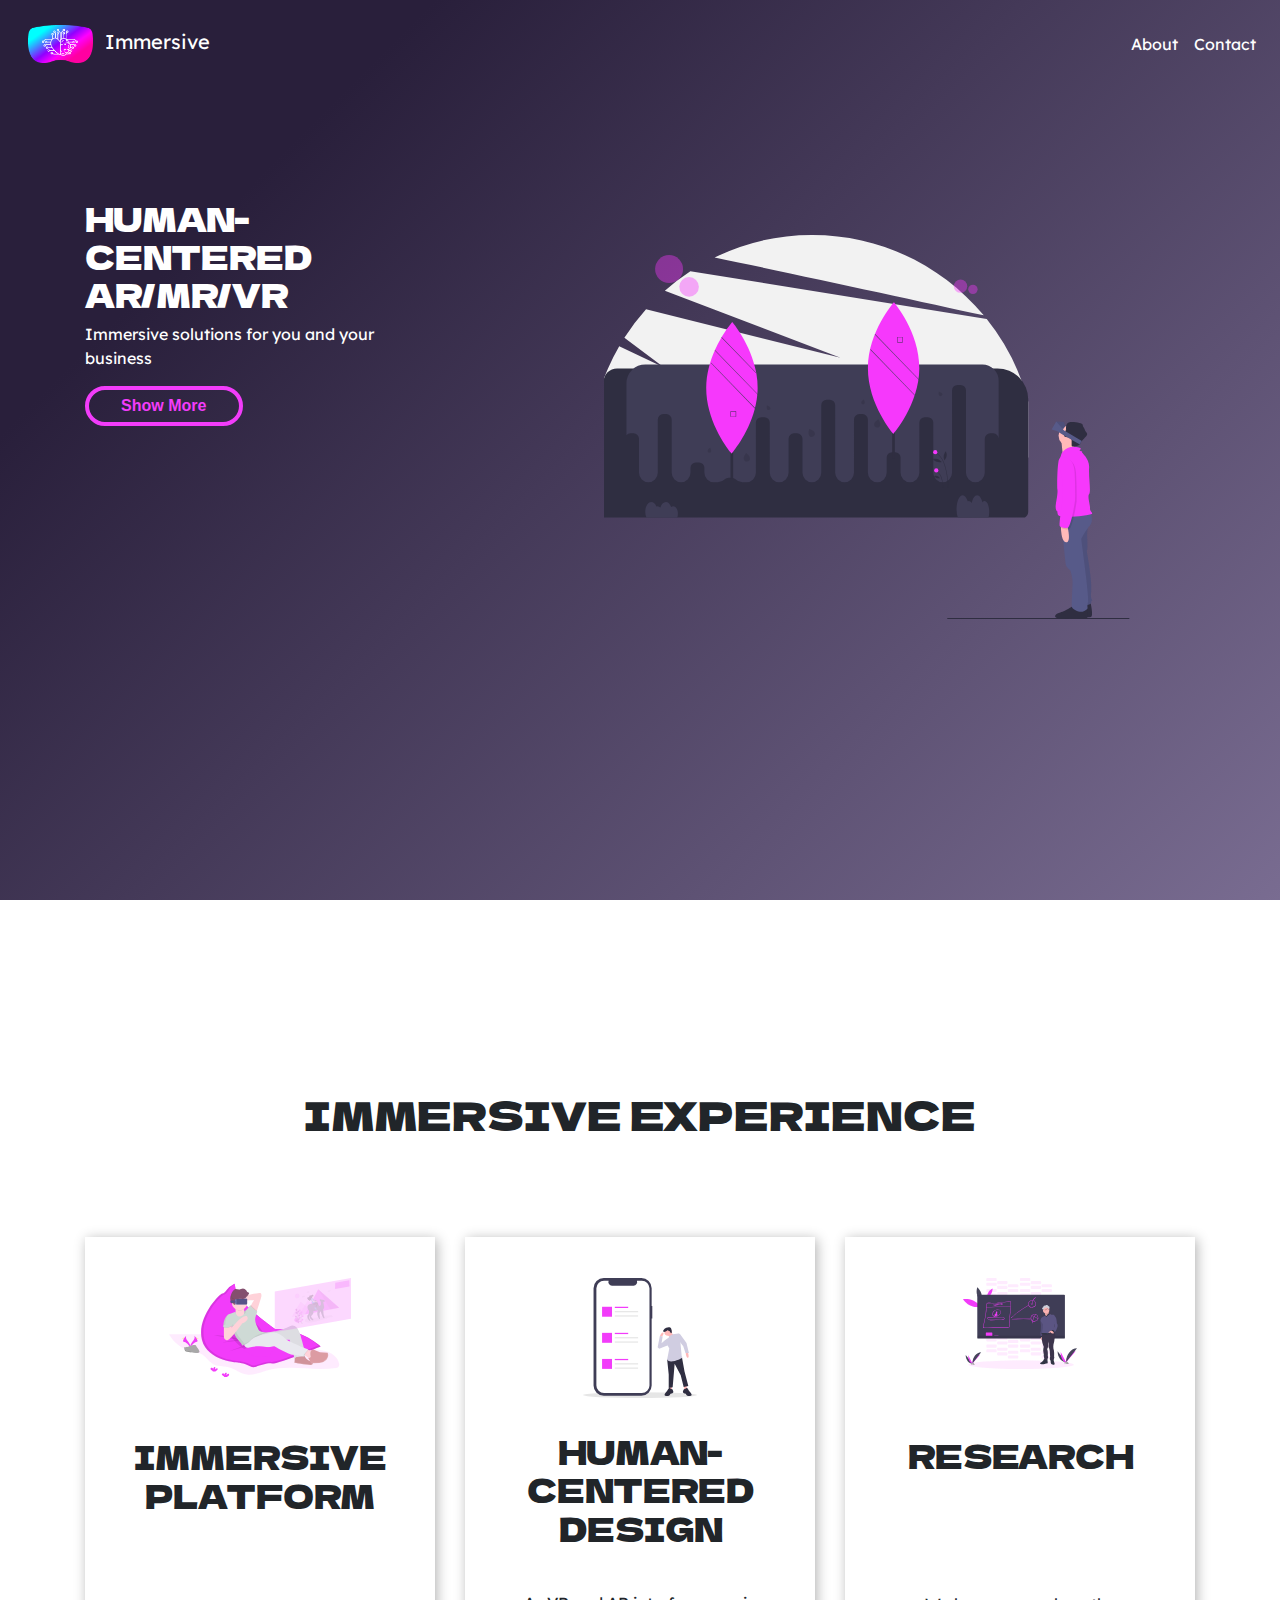
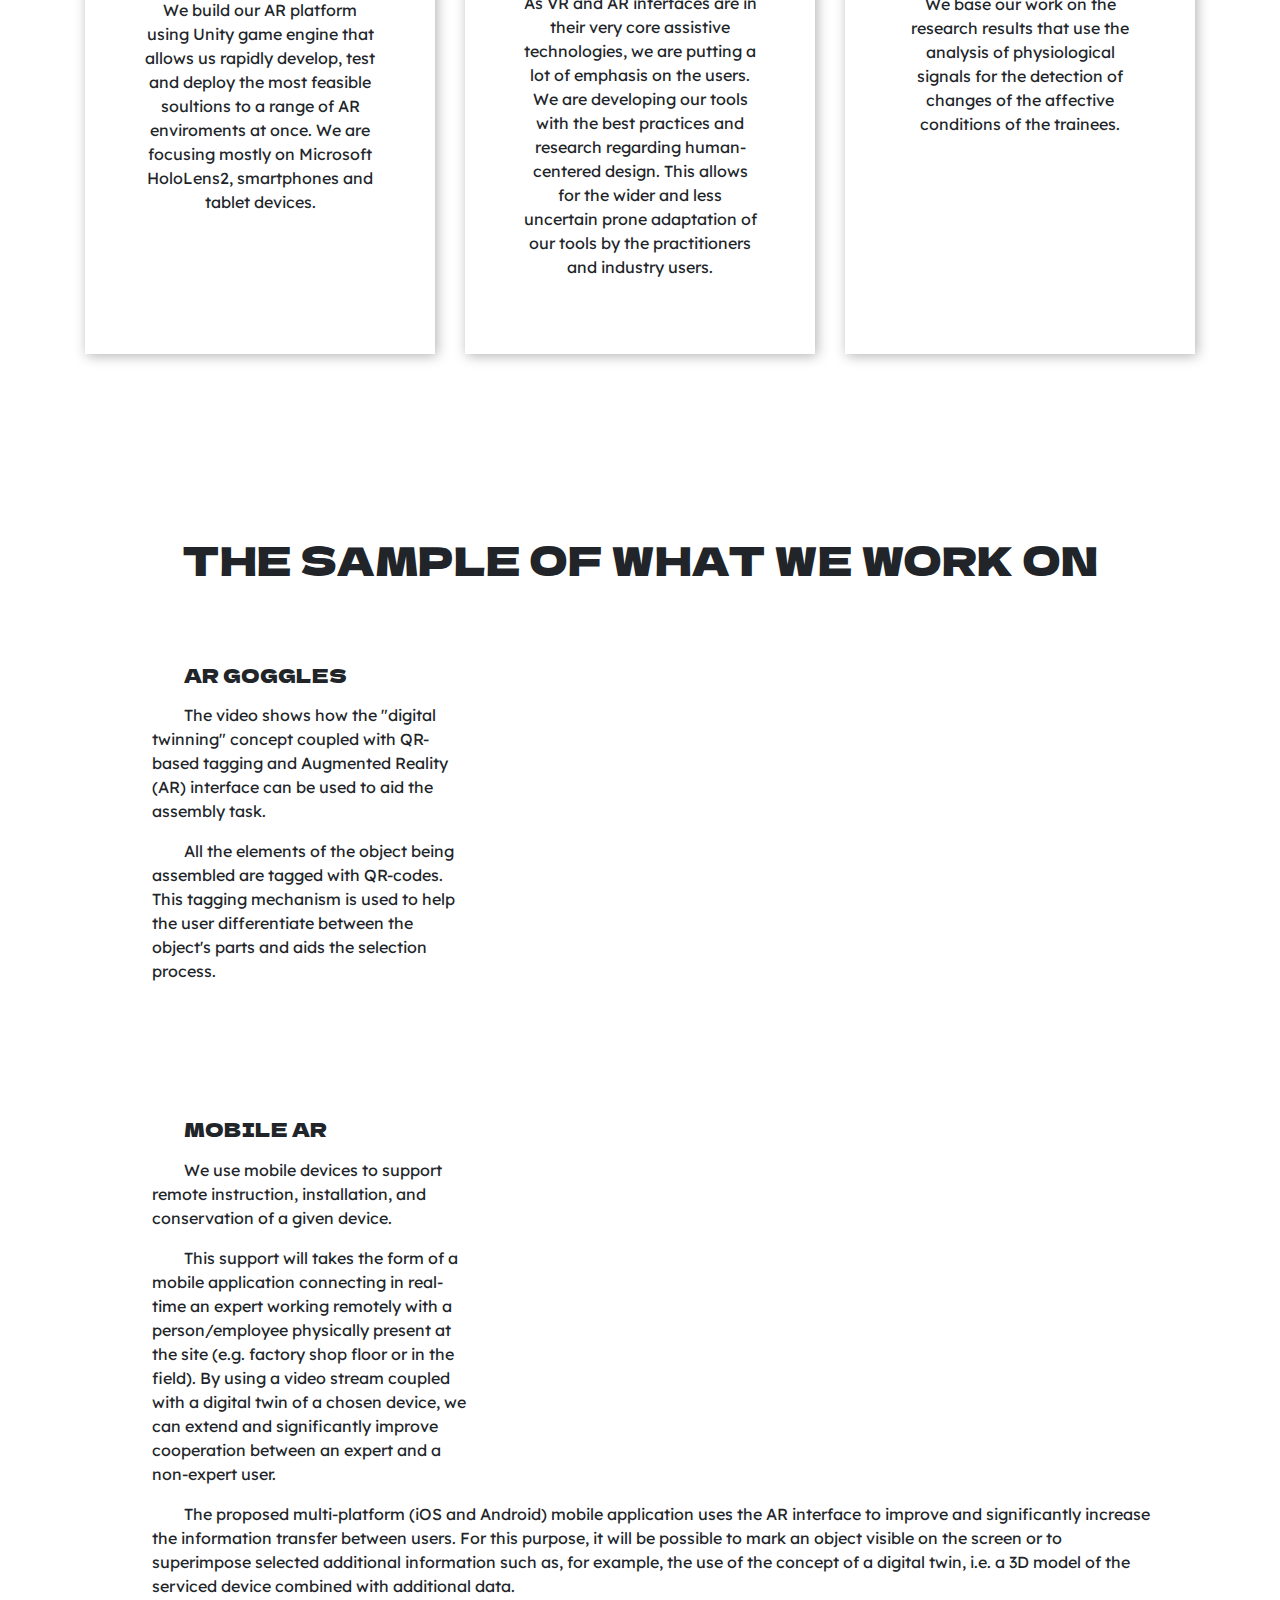
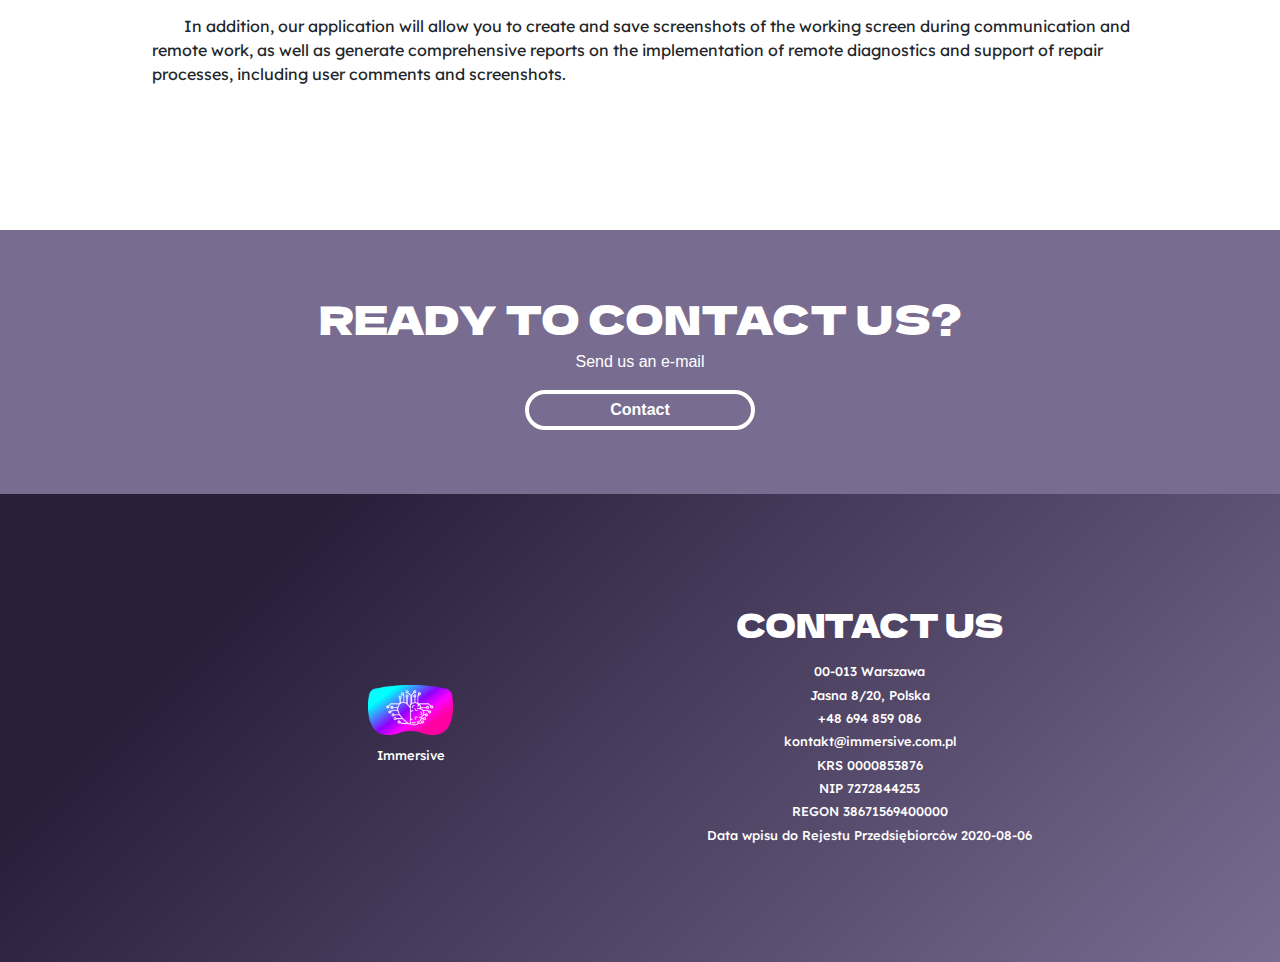
==== commit a3893d42: "feat: change email in footer" ====
--- a/index.html
+++ b/index.html
@@ -256,7 +256,7 @@
             <h4>00-013 Warszawa</h4>
             <h4>Jasna 8/20, Polska</h4>
             <h4>+48 694 859 086</h4>
-            <h4>office@immersivetoolbox.com</h4>
+            <h4>kontakt@immersive.com.pl</h4>
             <h4>KRS 0000853876</h4>
             <h4>NIP 7272844253</h4>
             <h4>REGON 38671569400000</h4>
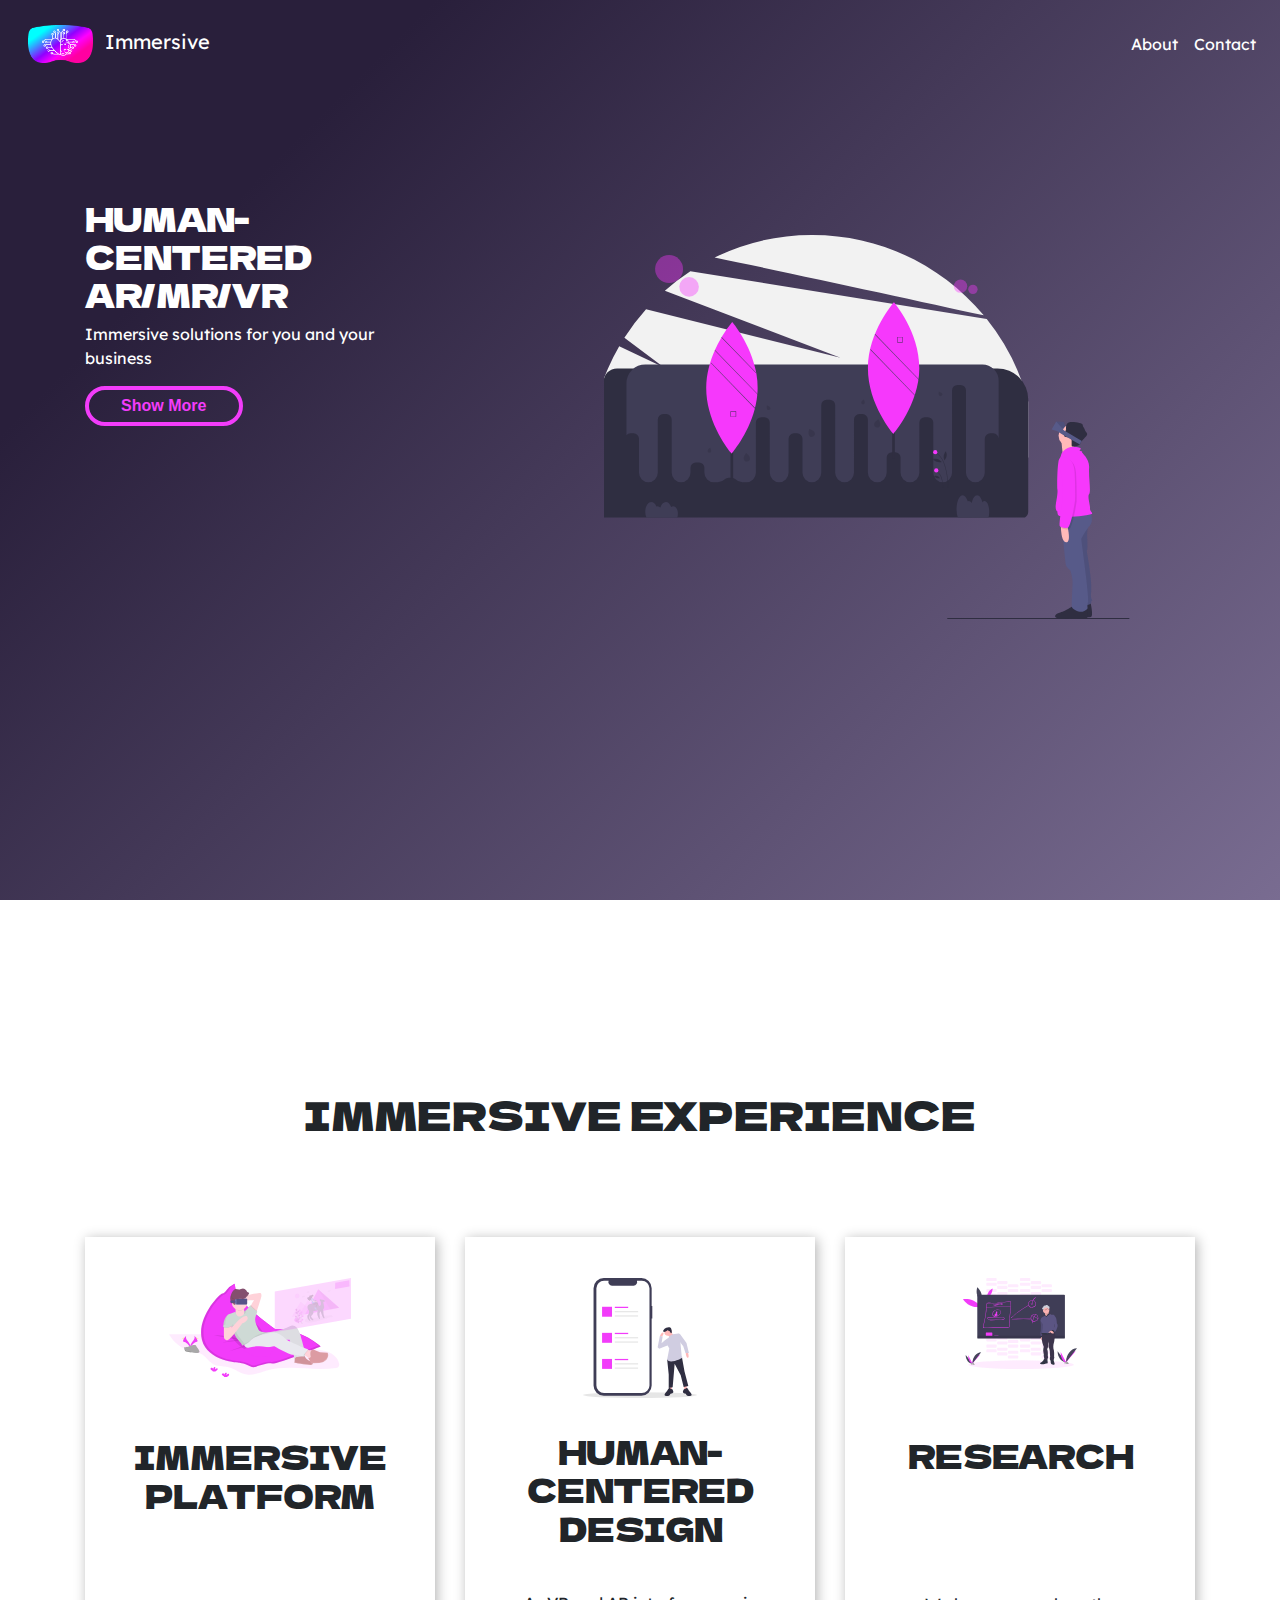
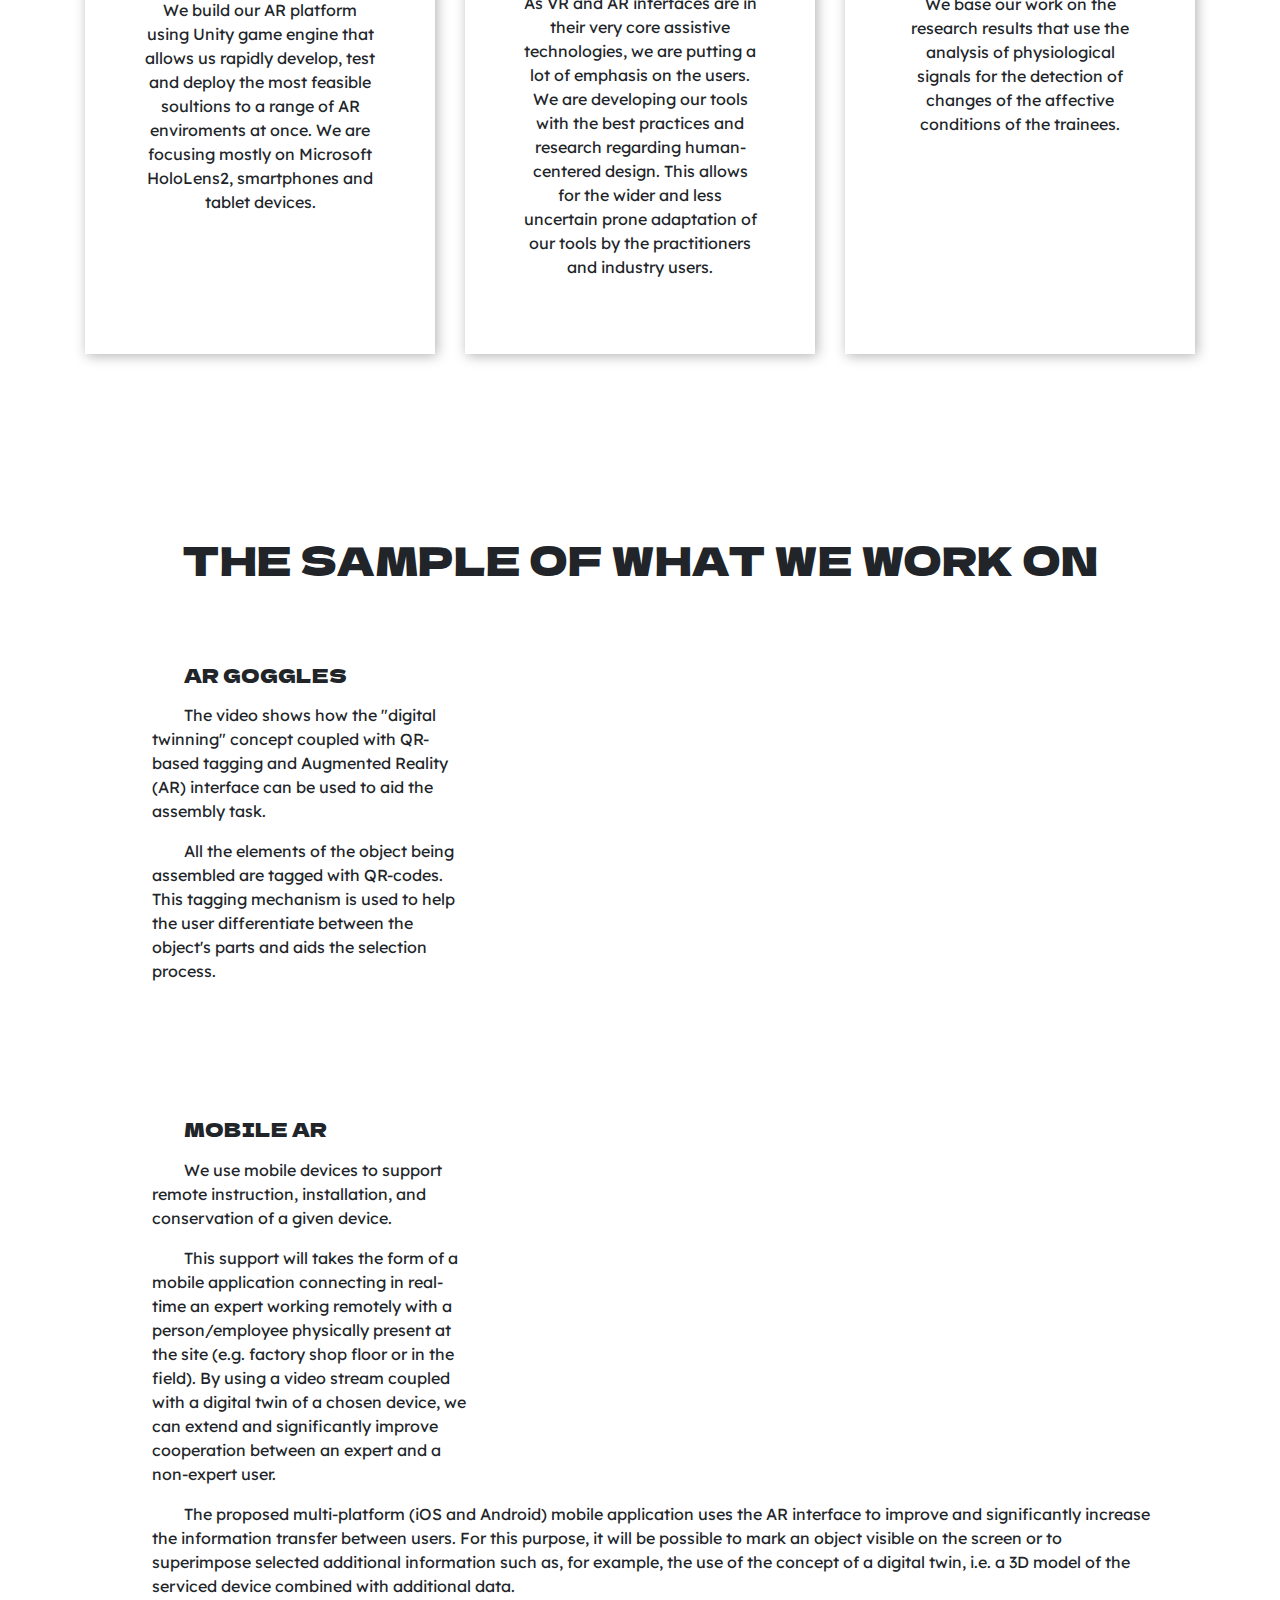
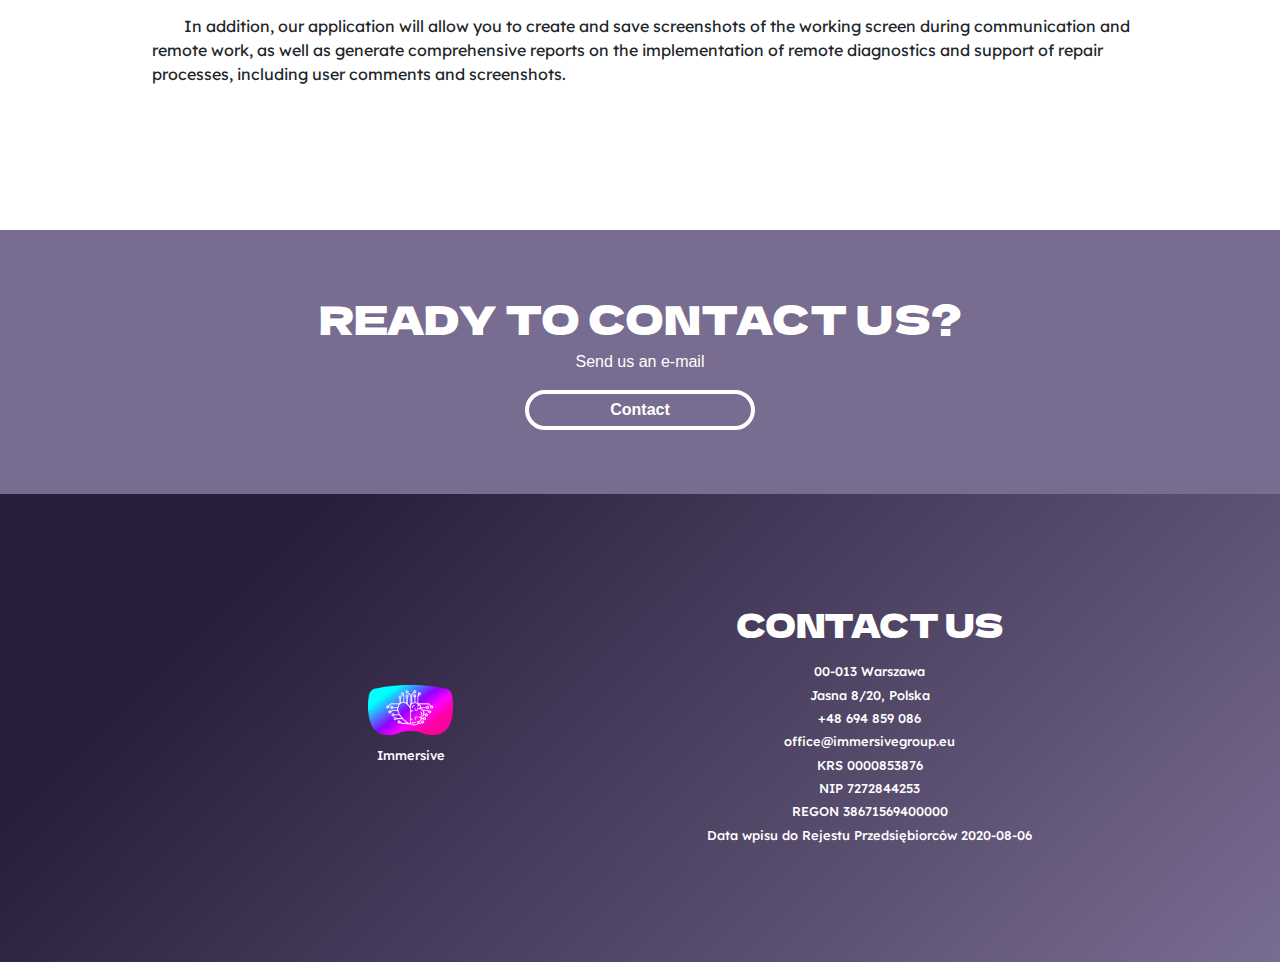
==== commit cbd4d090: "feat: update fields" ====
--- a/index.html
+++ b/index.html
@@ -3,7 +3,7 @@
   <head>
     <meta charset="utf-8" />
     <meta name="viewport" content="width=device-width, initial-scale=1" />
-    <title>Immersive Toolbox | HUMAN-CENTERED AR/MR/VR</title>
+    <title>Immersive | HUMAN-CENTERED AR/MR/VR</title>
     <link rel="stylesheet" type="text/css" href="style/style.css" />
     <link
       rel="icon"
@@ -256,7 +256,7 @@
             <h4>00-013 Warszawa</h4>
             <h4>Jasna 8/20, Polska</h4>
             <h4>+48 694 859 086</h4>
-            <h4>kontakt@immersive.com.pl</h4>
+            <h4>office@immersivegroup.eu</h4>
             <h4>KRS 0000853876</h4>
             <h4>NIP 7272844253</h4>
             <h4>REGON 38671569400000</h4>
